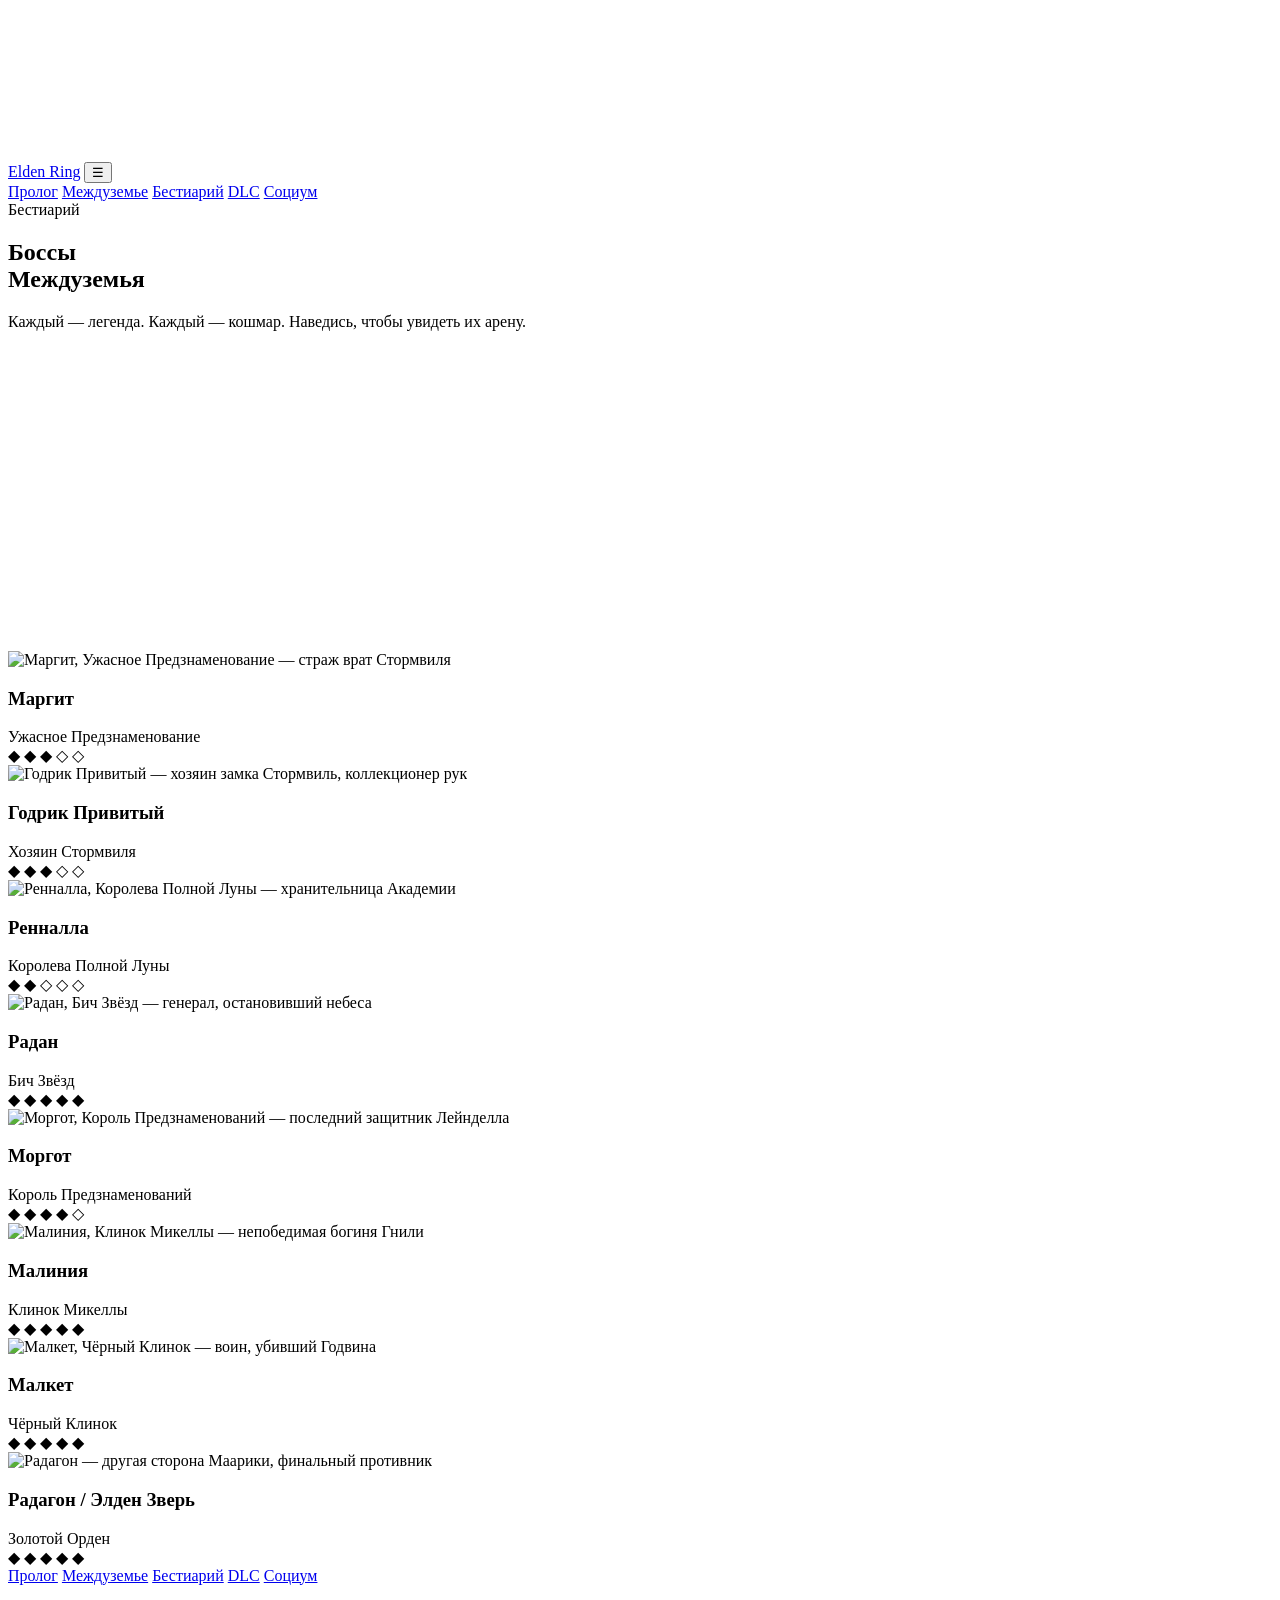
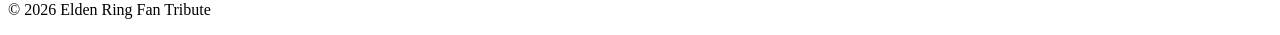
==== bosses.html @ 537276bb "Add files via upload" ====
<!DOCTYPE html>
<html lang="ru">
<head>
  <meta charset="UTF-8" />
  <meta name="viewport" content="width=device-width, initial-scale=1.0" />
  <title>Бестиарий — Боссы Elden Ring</title>
  <meta name="description" content="Галерея ключевых боссов Elden Ring: их история, механики и арены. От Маргита до Радагона." />
  <link rel="preconnect" href="https://fonts.googleapis.com" />
  <link rel="preconnect" href="https://fonts.gstatic.com" crossorigin />
  <link href="https://fonts.googleapis.com/css2?family=Cinzel+Decorative:wght@400;700;900&family=Cinzel:wght@400;700;900&family=Marcellus&family=JetBrains+Mono:wght@400;600&display=swap" rel="stylesheet" />
  <link rel="stylesheet" href="assets/css/main.css" />
</head>
<body>
  <div class="custom-cursor" id="cursor"></div>
  <div class="page-transition" id="pageTransition"></div>
  <canvas id="three-canvas"></canvas>
  <div class="boss-bg-overlay" id="bossBg"></div>

  <header class="site-header" id="siteHeader">
    <div class="container header-inner">
      <a class="brand" href="index.html">Elden Ring</a>
      <button class="nav-toggle" id="navToggle" aria-label="Меню">☰</button>
      <nav class="nav" id="mainNav">
        <a href="index.html">Пролог</a>
        <a href="world.html">Междуземье</a>
        <a class="active" href="bosses.html">Бестиарий</a>
        <a href="shadow.html">DLC</a>
        <a href="community.html">Социум</a>
      </nav>
    </div>
  </header>

  <main>
    <section class="hero section" style="min-height: 50vh;">
      <div class="hero-content" data-aos>
        <span class="section-label">Бестиарий</span>
        <h1>Боссы<br /><span class="gold-glow">Междуземья</span></h1>
        <p class="hero-subtitle">Каждый — легенда. Каждый — кошмар. Наведись, чтобы увидеть их арену.</p>
      </div>
    </section>

    <section class="section">
      <div class="container">
        <div class="boss-grid">
          <article class="boss-card glass-dark rune-border" data-aos
            data-boss-bg="https://images.unsplash.com/photo-1518709268805-4e9042af9f23?w=1920&q=60">
            <img class="boss-card-img" src="https://images.unsplash.com/photo-1635070041078-e363dbe005cb?w=600&q=70" alt="Маргит, Ужасное Предзнаменование — страж врат Стормвиля" loading="lazy" />
            <div class="boss-card-info">
              <h3>Маргит</h3>
              <span class="boss-title">Ужасное Предзнаменование</span>
              <div class="boss-difficulty">◆ ◆ ◆ ◇ ◇</div>
            </div>
          </article>

          <article class="boss-card glass-dark rune-border" data-aos
            data-boss-bg="https://images.unsplash.com/photo-1509023464722-18d996393ca8?w=1920&q=60">
            <img class="boss-card-img" src="https://images.unsplash.com/photo-1551269901-5c5e14c25df7?w=600&q=70" alt="Годрик Привитый — хозяин замка Стормвиль, коллекционер рук" loading="lazy" />
            <div class="boss-card-info">
              <h3>Годрик Привитый</h3>
              <span class="boss-title">Хозяин Стормвиля</span>
              <div class="boss-difficulty">◆ ◆ ◆ ◇ ◇</div>
            </div>
          </article>

          <article class="boss-card glass-dark rune-border" data-aos
            data-boss-bg="https://images.unsplash.com/photo-1507400492013-162706c8c05e?w=1920&q=60">
            <img class="boss-card-img" src="https://images.unsplash.com/photo-1534447677768-be436bb09401?w=600&q=70" alt="Ренналла, Королева Полной Луны — хранительница Академии" loading="lazy" />
            <div class="boss-card-info">
              <h3>Ренналла</h3>
              <span class="boss-title">Королева Полной Луны</span>
              <div class="boss-difficulty">◆ ◆ ◇ ◇ ◇</div>
            </div>
          </article>

          <article class="boss-card glass-dark rune-border" data-aos
            data-boss-bg="https://images.unsplash.com/photo-1504608524841-42fe6f032b4b?w=1920&q=60">
            <img class="boss-card-img" src="https://images.unsplash.com/photo-1451187580459-43490279c0fa?w=600&q=70" alt="Радан, Бич Звёзд — генерал, остановивший небеса" loading="lazy" />
            <div class="boss-card-info">
              <h3>Радан</h3>
              <span class="boss-title">Бич Звёзд</span>
              <div class="boss-difficulty">◆ ◆ ◆ ◆ ◆</div>
            </div>
          </article>

          <article class="boss-card glass-dark rune-border" data-aos
            data-boss-bg="https://images.unsplash.com/photo-1533628635777-112b2239b1c7?w=1920&q=60">
            <img class="boss-card-img" src="https://images.unsplash.com/photo-1518837695005-2083093ee35b?w=600&q=70" alt="Моргот, Король Предзнаменований — последний защитник Лейнделла" loading="lazy" />
            <div class="boss-card-info">
              <h3>Моргот</h3>
              <span class="boss-title">Король Предзнаменований</span>
              <div class="boss-difficulty">◆ ◆ ◆ ◆ ◇</div>
            </div>
          </article>

          <article class="boss-card glass-dark rune-border" data-aos
            data-boss-bg="https://images.unsplash.com/photo-1462331940025-496dfbfc7564?w=1920&q=60">
            <img class="boss-card-img" src="https://images.unsplash.com/photo-1446776811953-b23d57bd21aa?w=600&q=70" alt="Малиния, Клинок Микеллы — непобедимая богиня Гнили" loading="lazy" />
            <div class="boss-card-info">
              <h3>Малиния</h3>
              <span class="boss-title">Клинок Микеллы</span>
              <div class="boss-difficulty">◆ ◆ ◆ ◆ ◆</div>
            </div>
          </article>

          <article class="boss-card glass-dark rune-border" data-aos
            data-boss-bg="https://images.unsplash.com/photo-1454789548928-9efd52dc4031?w=1920&q=60">
            <img class="boss-card-img" src="https://images.unsplash.com/photo-1464802686167-b939a6910659?w=600&q=70" alt="Малкет, Чёрный Клинок — воин, убивший Годвина" loading="lazy" />
            <div class="boss-card-info">
              <h3>Малкет</h3>
              <span class="boss-title">Чёрный Клинок</span>
              <div class="boss-difficulty">◆ ◆ ◆ ◆ ◆</div>
            </div>
          </article>

          <article class="boss-card glass-dark rune-border" data-aos
            data-boss-bg="https://images.unsplash.com/photo-1419242902214-272b3f66ee7a?w=1920&q=60">
            <img class="boss-card-img" src="https://images.unsplash.com/photo-1502134249126-9f3755a50d78?w=600&q=70" alt="Радагон — другая сторона Маарики, финальный противник" loading="lazy" />
            <div class="boss-card-info">
              <h3>Радагон / Элден Зверь</h3>
              <span class="boss-title">Золотой Орден</span>
              <div class="boss-difficulty">◆ ◆ ◆ ◆ ◆</div>
            </div>
          </article>
        </div>
      </div>
    </section>
  </main>

  <footer class="site-footer">
    <div class="container" style="position:relative;z-index:1;">
      <nav class="footer-links">
        <a href="index.html">Пролог</a>
        <a href="world.html">Междуземье</a>
        <a href="bosses.html">Бестиарий</a>
        <a href="shadow.html">DLC</a>
        <a href="community.html">Социум</a>
      </nav>
      <p class="footer-copy">© 2026 Elden Ring Fan Tribute</p>
    </div>
  </footer>

  <script src="https://cdnjs.cloudflare.com/ajax/libs/three.js/r128/three.min.js" defer></script>
  <script src="https://cdn.jsdelivr.net/npm/gsap@3.12.5/dist/gsap.min.js" defer></script>
  <script src="https://cdn.jsdelivr.net/npm/gsap@3.12.5/dist/ScrollTrigger.min.js" defer></script>
  <script src="https://cdn.jsdelivr.net/npm/lenis@1.1.18/dist/lenis.min.js" defer></script>
  <script src="assets/js/three-scene.js" defer></script>
  <script src="assets/js/main.js" defer></script>
  <script src="assets/js/bosses.js" defer></script>
</body>
</html>
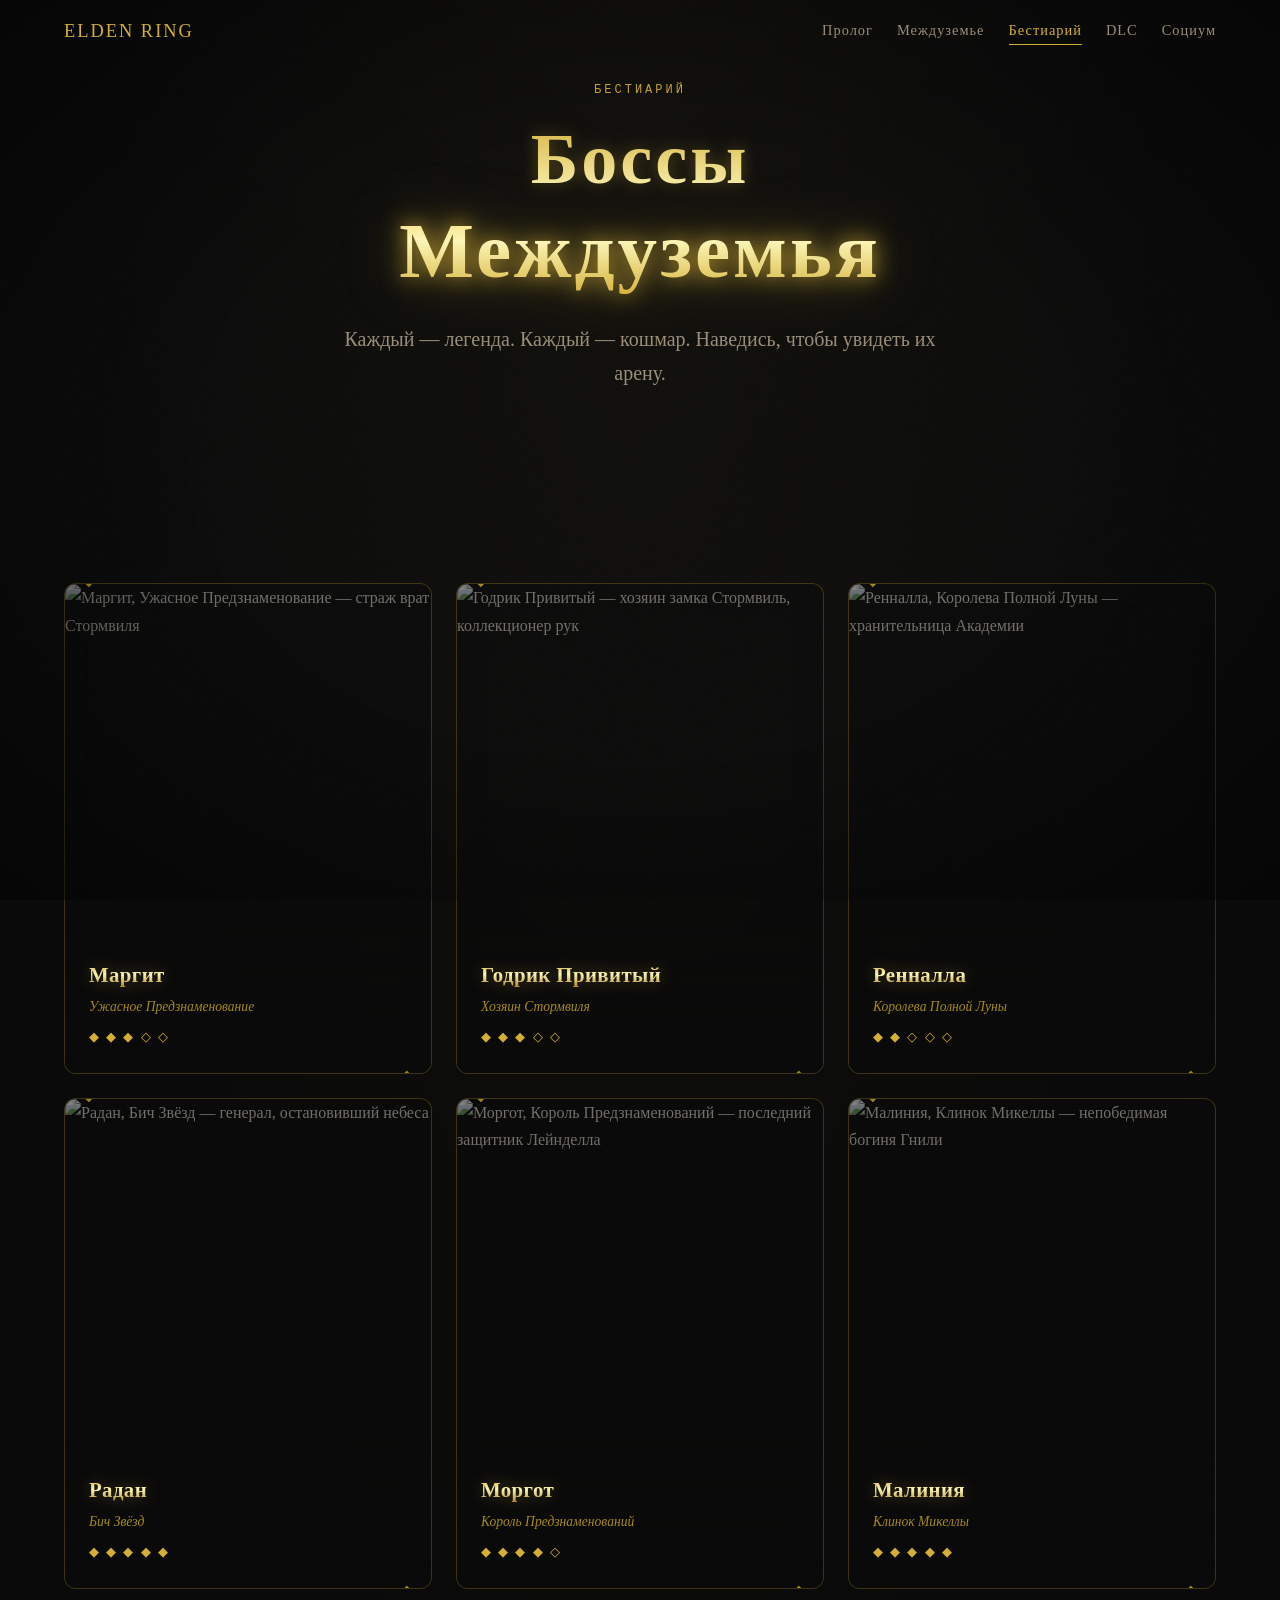
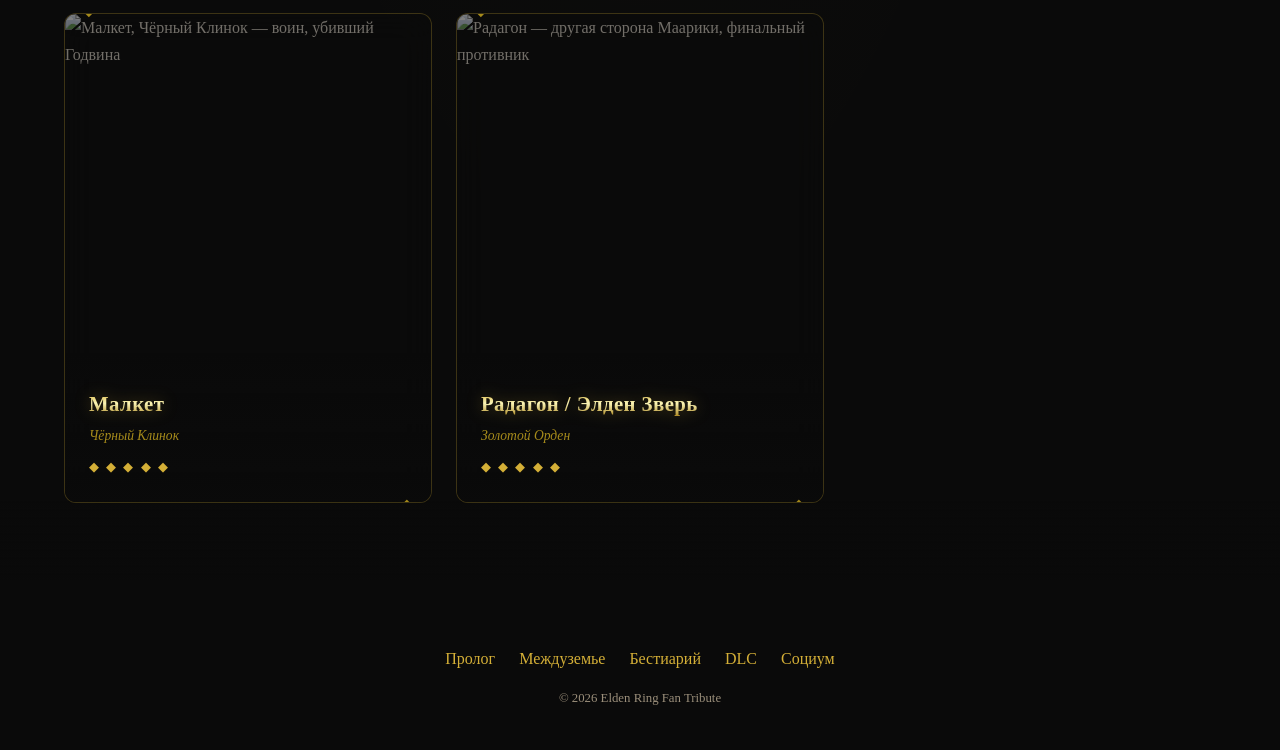
==== commit 0f4fbe0d: "portfolio polish: README, prefers-reduced-motion, a11y nav - Add comprehensive README.md with live d" ====
--- a/bosses.html
+++ b/bosses.html
@@ -19,7 +19,7 @@
   <header class="site-header" id="siteHeader">
     <div class="container header-inner">
       <a class="brand" href="index.html">Elden Ring</a>
-      <button class="nav-toggle" id="navToggle" aria-label="Меню">☰</button>
+      <button class="nav-toggle" id="navToggle" aria-label="Меню" aria-controls="mainNav" aria-expanded="false">☰</button>
       <nav class="nav" id="mainNav">
         <a href="index.html">Пролог</a>
         <a href="world.html">Междуземье</a>
--- a/assets/css/main.css
+++ b/assets/css/main.css
@@ -0,0 +1,944 @@
+
+/* ═══════════════════════════════════════════════
+   ELDEN RING — DARK FANTASY DESIGN SYSTEM
+   ═══════════════════════════════════════════════ */
+
+/* ── Tokens ── */
+:root {
+  --bg-abyss: #0A0A0A;
+  --bg-deep: #0E0C08;
+  --bg-surface: #151210;
+  --bg-card: rgba(20, 18, 14, 0.85);
+  --gold: #D4AF37;
+  --gold-dim: #A68B1B;
+  --gold-bright: #F5D060;
+  --gold-pale: rgba(212, 175, 55, 0.12);
+  --blood: #8B0000;
+  --blood-dim: #5C0000;
+  --parchment: #2A2318;
+  --text: #E8DCC8;
+  --text-dim: #9A8E7A;
+  --text-bright: #FFF8E7;
+  --border-gold: rgba(212, 175, 55, 0.25);
+  --border-faint: rgba(255, 255, 255, 0.06);
+  --radius-lg: 20px;
+  --radius-md: 12px;
+  --radius-sm: 6px;
+  --space-xs: 8px;
+  --space-sm: 16px;
+  --space-md: 24px;
+  --space-lg: 40px;
+  --space-xl: 64px;
+  --space-2xl: 100px;
+  --z-bg: -1;
+  --z-content: 1;
+  --z-overlay-noise: 1;
+  --z-overlay-vignette: 2;
+  --z-header: 9995;
+  --z-modal: 9996;
+  --z-page-transition: 9998;
+  --z-cursor: 9999;
+  --glow-gold: 0 0 20px rgba(212, 175, 55, 0.3), 0 0 60px rgba(212, 175, 55, 0.1);
+  --glow-blood: 0 0 20px rgba(139, 0, 0, 0.4), 0 0 40px rgba(139, 0, 0, 0.15);
+  --transition-fast: 0.2s cubic-bezier(0.4, 0, 0.2, 1);
+  --transition-base: 0.4s cubic-bezier(0.4, 0, 0.2, 1);
+  --transition-slow: 0.7s cubic-bezier(0.25, 0.46, 0.45, 0.94);
+  --font-display: "Cinzel Decorative", "Cinzel", serif;
+  --font-body: "Marcellus", Georgia, serif;
+  --font-mono: "JetBrains Mono", monospace;
+}
+
+/* ── Reset ── */
+*, *::before, *::after { box-sizing: border-box; margin: 0; padding: 0; }
+
+html {
+  font-size: 16px;
+  scroll-behavior: smooth;
+  scrollbar-width: thin;
+  scrollbar-color: var(--gold-dim) var(--bg-abyss);
+  overflow-x: hidden;
+}
+
+body {
+  font-family: var(--font-body);
+  color: var(--text);
+  background: var(--bg-abyss);
+  background-image: radial-gradient(ellipse at 50% 0%, rgba(212, 175, 55, 0.03) 0%, transparent 60%);
+  line-height: 1.7;
+  overflow-x: hidden;
+  -webkit-font-smoothing: antialiased;
+  -moz-osx-font-smoothing: grayscale;
+}
+
+/* Hide native cursor only once the custom cursor is armed by JS */
+body.cursor-ready { cursor: none; }
+
+/* Vignette overlay — cinematic depth (sits under header so it doesn't darken nav) */
+body::after {
+  content: "";
+  position: fixed;
+  inset: 0;
+  pointer-events: none;
+  z-index: var(--z-overlay-vignette);
+  background: radial-gradient(ellipse at center, transparent 50%, rgba(0, 0, 0, 0.5) 100%);
+}
+
+/* Film grain noise — atmosphere */
+body::before {
+  content: "";
+  position: fixed;
+  inset: 0;
+  pointer-events: none;
+  z-index: var(--z-overlay-noise);
+  opacity: 0.035;
+  background-image: url("data:image/svg+xml,%3Csvg viewBox='0 0 256 256' xmlns='http://www.w3.org/2000/svg'%3E%3Cfilter id='n'%3E%3CfeTurbulence type='fractalNoise' baseFrequency='0.9' numOctaves='4' stitchTiles='stitch'/%3E%3C/filter%3E%3Crect width='100%25' height='100%25' filter='url(%23n)'/%3E%3C/svg%3E");
+  background-repeat: repeat;
+  background-size: 256px 256px;
+}
+
+@media (pointer: coarse) {
+  body.cursor-ready { cursor: auto; }
+}
+
+::-webkit-scrollbar { width: 6px; }
+::-webkit-scrollbar-track { background: var(--bg-abyss); }
+::-webkit-scrollbar-thumb {
+  background: var(--gold-dim);
+  border-radius: 3px;
+}
+
+img { max-width: 100%; height: auto; display: block; }
+a { color: var(--gold); text-decoration: none; transition: color var(--transition-fast); }
+a:hover { color: var(--gold-bright); }
+
+/* ── Typography — Fluid Golden Headings ── */
+h1, h2, h3, h4, h5, h6 {
+  font-family: var(--font-display);
+  line-height: 1.2;
+  letter-spacing: 0.04em;
+  font-weight: 700;
+  text-wrap: balance;
+  /* Golden gradient text */
+  background: linear-gradient(to bottom, #D4AF37 0%, #FBF5B7 45%, #AA841B 100%);
+  -webkit-background-clip: text;
+  background-clip: text;
+  -webkit-text-fill-color: transparent;
+  filter: drop-shadow(0 0 8px rgba(212, 175, 55, 0.35));
+}
+
+h1 { font-size: clamp(1.8rem, 5vw + 0.5rem, 4.5rem); }
+h2 { font-size: clamp(1.5rem, 3vw + 0.5rem, 2.8rem); }
+h3 { font-size: clamp(1.1rem, 2vw + 0.3rem, 1.6rem); letter-spacing: 0.02em; }
+
+.section-label {
+  font-family: var(--font-mono);
+  font-size: 0.75rem;
+  letter-spacing: 3px;
+  text-transform: uppercase;
+  color: var(--gold);
+  margin-bottom: var(--space-sm);
+  display: block;
+}
+
+/* ── Layout ── */
+.container {
+  width: min(1200px, 90%);
+  margin: 0 auto;
+}
+
+.section {
+  padding: clamp(40px, 6vw, 80px) 0;
+  position: relative;
+}
+
+/* ── Three.js Canvas ── */
+#three-canvas {
+  position: fixed;
+  inset: 0;
+  z-index: var(--z-bg);
+  pointer-events: none;
+}
+
+/* ── Custom Cursor (positioned via GSAP quickSetter) ── */
+.custom-cursor {
+  position: fixed;
+  top: 0;
+  left: 0;
+  width: 24px;
+  height: 24px;
+  border: 2px solid var(--gold);
+  border-radius: 50%;
+  pointer-events: none;
+  z-index: var(--z-cursor);
+  will-change: transform;
+  opacity: 0;
+  transition: width 0.3s ease, height 0.3s ease, border-color 0.3s ease, background 0.3s ease, box-shadow 0.3s ease;
+}
+
+body.cursor-ready .custom-cursor { opacity: 1; }
+
+.custom-cursor.is-hover {
+  width: 48px;
+  height: 48px;
+  background: rgba(212, 175, 55, 0.12);
+  border-color: var(--gold-bright);
+  box-shadow: var(--glow-gold);
+}
+
+@media (pointer: coarse) {
+  .custom-cursor { display: none !important; }
+}
+
+/* ── Holographic Glassmorphism ── */
+.glass-dark {
+  background: rgba(10, 10, 10, 0.6);
+  border: 1px solid rgba(212, 175, 55, 0.2);
+  border-radius: var(--radius-lg);
+  backdrop-filter: blur(16px) saturate(1.2);
+  -webkit-backdrop-filter: blur(16px) saturate(1.2);
+  transition: box-shadow var(--transition-base), transform var(--transition-base), border-color var(--transition-base);
+}
+
+.glass-dark:hover {
+  box-shadow: var(--glow-gold);
+  border-color: rgba(212, 175, 55, 0.4);
+  transform: translateY(-2px);
+}
+
+/* ── Rune Border ── */
+.rune-border {
+  position: relative;
+  border: 1px solid var(--border-gold);
+  border-radius: var(--radius-md);
+}
+
+.rune-border::before,
+.rune-border::after {
+  content: "◆";
+  position: absolute;
+  color: var(--gold-dim);
+  font-size: 10px;
+  line-height: 1;
+}
+
+.rune-border::before { top: -6px; left: 20px; }
+.rune-border::after { bottom: -6px; right: 20px; }
+
+/* ── Gold Glow Text (enhanced for gradient headings) ── */
+.gold-glow {
+  background: linear-gradient(to bottom, #F5D060 0%, #FBF5B7 40%, #D4AF37 100%) !important;
+  -webkit-background-clip: text !important;
+  background-clip: text !important;
+  -webkit-text-fill-color: transparent !important;
+  filter: drop-shadow(0 0 12px rgba(212, 175, 55, 0.6)) drop-shadow(0 0 30px rgba(212, 175, 55, 0.25)) !important;
+}
+
+/* Reset gradient for ALL non-heading text (gradient = headings only) */
+p, a, span, li, td, th, label, figcaption, blockquote, input, button, textarea,
+.section-label, .nav a, .brand {
+  -webkit-text-fill-color: initial;
+  background-clip: initial;
+  -webkit-background-clip: initial;
+  filter: none;
+}
+
+/* Re-apply gradient for .gold-glow spans inside headings */
+h1 .gold-glow, h2 .gold-glow, h3 .gold-glow {
+  background: linear-gradient(to bottom, #F5D060 0%, #FBF5B7 40%, #D4AF37 100%) !important;
+  -webkit-background-clip: text !important;
+  background-clip: text !important;
+  -webkit-text-fill-color: transparent !important;
+  filter: drop-shadow(0 0 12px rgba(212, 175, 55, 0.6)) drop-shadow(0 0 30px rgba(212, 175, 55, 0.25)) !important;
+}
+
+/* ── Blood Divider ── */
+.blood-divider {
+  height: 2px;
+  border: none;
+  background: linear-gradient(90deg, transparent, var(--blood), var(--gold-dim), var(--blood), transparent);
+  margin: var(--space-md) 0 var(--space-lg);
+  opacity: 0.6;
+}
+
+/* ── Header ── */
+.site-header {
+  position: fixed;
+  top: 0;
+  left: 0;
+  right: 0;
+  z-index: var(--z-header);
+  padding: var(--space-sm) 0;
+  transition: background var(--transition-base), backdrop-filter var(--transition-base);
+}
+
+.site-header.is-scrolled {
+  background: rgba(10, 10, 10, 0.85);
+  backdrop-filter: blur(16px);
+  -webkit-backdrop-filter: blur(16px);
+  border-bottom: 1px solid var(--border-gold);
+}
+
+.header-inner {
+  display: flex;
+  align-items: center;
+  justify-content: space-between;
+  gap: var(--space-md);
+}
+
+.brand {
+  font-family: var(--font-display);
+  font-size: clamp(0.9rem, 1.8vw, 1.15rem);
+  color: var(--gold);
+  letter-spacing: 2px;
+  text-transform: uppercase;
+}
+
+.nav { display: flex; gap: var(--space-md); align-items: center; }
+
+.nav a {
+  font-family: var(--font-body);
+  font-size: 0.9rem;
+  color: var(--text-dim);
+  letter-spacing: 1px;
+  position: relative;
+  padding-bottom: 2px;
+}
+
+.nav a::after {
+  content: "";
+  position: absolute;
+  bottom: 0;
+  left: 0;
+  width: 0;
+  height: 1px;
+  background: var(--gold);
+  transition: width var(--transition-base);
+}
+
+.nav a:hover, .nav a.active { color: var(--gold); }
+.nav a:hover::after, .nav a.active::after { width: 100%; }
+
+/* ── Mobile Nav Toggle ── */
+.nav-toggle {
+  display: none;
+  background: none;
+  border: 1px solid var(--border-gold);
+  border-radius: var(--radius-sm);
+  padding: 8px 12px;
+  color: var(--gold);
+  font-size: 1.2rem;
+  cursor: pointer;
+}
+
+/* ── Hero ── */
+.hero {
+  min-height: 100vh;
+  display: flex;
+  align-items: center;
+  justify-content: center;
+  text-align: center;
+  position: relative;
+  overflow: hidden;
+  padding-top: 80px;
+}
+
+.hero-content {
+  position: relative;
+  z-index: 2;
+  max-width: 800px;
+  padding: 0 var(--space-sm);
+}
+
+.hero h1 {
+  margin-bottom: var(--space-md);
+  letter-spacing: 3px;
+}
+
+.hero h1 .gold-glow {
+  display: block;
+  font-size: 1.1em;
+}
+
+.hero-subtitle {
+  font-size: clamp(1rem, 1.8vw, 1.25rem);
+  color: var(--text-dim);
+  margin-bottom: var(--space-lg);
+  max-width: 600px;
+  margin-left: auto;
+  margin-right: auto;
+}
+
+.hero-cta {
+  display: inline-flex;
+  align-items: center;
+  gap: 10px;
+  padding: 14px 32px;
+  font-family: var(--font-display);
+  font-size: 0.95rem;
+  letter-spacing: 2px;
+  text-transform: uppercase;
+  color: var(--bg-abyss);
+  background: linear-gradient(135deg, var(--gold), var(--gold-bright));
+  border: none;
+  border-radius: 999px;
+  cursor: pointer;
+  transition: transform var(--transition-fast), box-shadow var(--transition-fast);
+}
+
+.hero-cta:hover {
+  transform: translateY(-2px) scale(1.03);
+  box-shadow: var(--glow-gold);
+  color: var(--bg-abyss);
+}
+
+.hero-scroll-hint {
+  position: absolute;
+  bottom: 30px;
+  left: 50%;
+  transform: translateX(-50%);
+  color: var(--gold-dim);
+  font-size: 0.75rem;
+  letter-spacing: 2px;
+  text-transform: uppercase;
+  animation: float 2.5s ease-in-out infinite;
+}
+
+@keyframes float {
+  0%, 100% { transform: translateX(-50%) translateY(0); }
+  50% { transform: translateX(-50%) translateY(-8px); }
+}
+
+/* ── Cards Grid ── */
+.cards-grid {
+  display: grid;
+  grid-template-columns: repeat(3, 1fr);
+  gap: var(--space-md);
+}
+
+.card {
+  padding: var(--space-lg);
+  transition: transform var(--transition-base), box-shadow var(--transition-base);
+}
+
+.card:hover {
+  transform: translateY(-4px);
+  box-shadow: var(--glow-gold);
+}
+
+.card h3 {
+  margin-bottom: var(--space-sm);
+  color: var(--gold);
+}
+
+.card p {
+  color: var(--text-dim);
+  font-size: 0.95rem;
+}
+
+.card-icon {
+  font-size: 2rem;
+  margin-bottom: var(--space-sm);
+}
+
+/* ── Timeline ── */
+.timeline {
+  position: relative;
+  padding-left: 40px;
+}
+
+.timeline::before {
+  content: "";
+  position: absolute;
+  top: 0;
+  bottom: 0;
+  left: 14px;
+  width: 2px;
+  background: linear-gradient(180deg, var(--gold), var(--blood), var(--gold-dim));
+}
+
+.timeline-item {
+  position: relative;
+  margin-bottom: var(--space-lg);
+  padding: var(--space-md);
+}
+
+.timeline-item::before {
+  content: "";
+  position: absolute;
+  left: -33px;
+  top: var(--space-md);
+  width: 12px;
+  height: 12px;
+  border-radius: 50%;
+  background: var(--gold);
+  box-shadow: 0 0 0 4px rgba(212, 175, 55, 0.2), 0 0 20px rgba(212, 175, 55, 0.5);
+  animation: timeline-pulse 2.5s ease-in-out infinite;
+}
+
+@keyframes timeline-pulse {
+  0%, 100% {
+    box-shadow: 0 0 0 4px rgba(212, 175, 55, 0.2), 0 0 20px rgba(212, 175, 55, 0.5);
+  }
+  50% {
+    box-shadow: 0 0 0 8px rgba(212, 175, 55, 0.3), 0 0 40px rgba(212, 175, 55, 0.7);
+  }
+}
+
+.timeline-year {
+  font-family: var(--font-mono);
+  font-size: 0.8rem;
+  color: var(--gold);
+  letter-spacing: 2px;
+  margin-bottom: var(--space-xs);
+}
+
+/* ── Boss Gallery ── */
+.boss-grid {
+  display: grid;
+  grid-template-columns: repeat(auto-fill, minmax(280px, 1fr));
+  gap: var(--space-md);
+}
+
+.boss-card {
+  position: relative;
+  overflow: hidden;
+  padding: 0;
+  cursor: pointer;
+  aspect-ratio: 3/4;
+}
+
+.boss-card-img {
+  width: 100%;
+  height: 100%;
+  object-fit: cover;
+  transition: transform var(--transition-slow), filter var(--transition-slow);
+  filter: brightness(0.5) saturate(0.6);
+}
+
+.boss-card:hover .boss-card-img {
+  transform: scale(1.08);
+  filter: brightness(0.7) saturate(1);
+}
+
+.boss-card-info {
+  position: absolute;
+  bottom: 0;
+  left: 0;
+  right: 0;
+  padding: var(--space-lg) var(--space-md) var(--space-md);
+  background: linear-gradient(transparent, rgba(10, 10, 10, 0.95));
+}
+
+.boss-card-info h3 { font-size: 1.3rem; margin-bottom: 4px; }
+
+.boss-title {
+  font-family: var(--font-body);
+  color: var(--gold-dim);
+  font-size: 0.85rem;
+  font-style: italic;
+}
+
+.boss-difficulty {
+  margin-top: var(--space-xs);
+  color: var(--gold);
+  letter-spacing: 2px;
+  font-size: 0.8rem;
+}
+
+/* ── Map ── */
+.map-container {
+  position: relative;
+  max-width: 900px;
+  margin: 0 auto;
+}
+
+.map-container svg {
+  width: 100%;
+  height: auto;
+}
+
+.map-region {
+  fill: rgba(212, 175, 55, 0.08);
+  stroke: var(--gold-dim);
+  stroke-width: 1;
+  cursor: pointer;
+  transition: fill var(--transition-fast), stroke var(--transition-fast);
+}
+
+.map-region:hover {
+  fill: rgba(212, 175, 55, 0.2);
+  stroke: var(--gold);
+  filter: drop-shadow(0 0 8px rgba(212, 175, 55, 0.4));
+}
+
+.map-label {
+  font-family: var(--font-display);
+  fill: var(--text-dim);
+  font-size: 11px;
+  pointer-events: none;
+  text-anchor: middle;
+}
+
+/* ── Modal ── */
+.modal-overlay {
+  position: fixed;
+  inset: 0;
+  z-index: var(--z-modal);
+  background: rgba(0, 0, 0, 0.85);
+  display: flex;
+  align-items: center;
+  justify-content: center;
+  opacity: 0;
+  visibility: hidden;
+  transition: opacity var(--transition-base), visibility var(--transition-base);
+  padding: var(--space-md);
+}
+
+.modal-overlay.is-open {
+  opacity: 1;
+  visibility: visible;
+}
+
+.modal {
+  max-width: 640px;
+  width: 100%;
+  padding: var(--space-lg);
+  max-height: 85vh;
+  overflow-y: auto;
+  position: relative;
+  transform: translateY(20px);
+  transition: transform var(--transition-base);
+}
+
+.modal-overlay.is-open .modal {
+  transform: translateY(0);
+}
+
+.modal-close {
+  position: absolute;
+  top: var(--space-sm);
+  right: var(--space-sm);
+  background: none;
+  border: 1px solid var(--border-gold);
+  color: var(--gold);
+  width: 36px;
+  height: 36px;
+  border-radius: 50%;
+  cursor: pointer;
+  font-size: 1.1rem;
+  display: grid;
+  place-items: center;
+  transition: background var(--transition-fast);
+}
+
+.modal-close:hover {
+  background: rgba(212, 175, 55, 0.15);
+}
+
+/* ── Splide Overrides ── */
+.splide__pagination__page {
+  background: var(--gold-dim) !important;
+  opacity: 0.4;
+}
+
+.splide__pagination__page.is-active {
+  background: var(--gold) !important;
+  opacity: 1;
+  transform: scale(1.3);
+}
+
+/* ── Review Card ── */
+.review-card {
+  padding: var(--space-lg);
+}
+
+.review-text {
+  font-style: italic;
+  color: var(--text);
+  margin-bottom: var(--space-sm);
+  font-size: 1.05rem;
+  line-height: 1.8;
+}
+
+.review-author {
+  color: var(--gold);
+  font-family: var(--font-display);
+  font-size: 0.85rem;
+}
+
+/* ── Stats Row ── */
+.stats-row {
+  display: grid;
+  grid-template-columns: repeat(4, 1fr);
+  gap: var(--space-md);
+  text-align: center;
+}
+
+.stat-item h3 {
+  font-size: clamp(2rem, 4vw, 3.5rem);
+  color: var(--gold);
+  margin-bottom: 4px;
+}
+
+.stat-item p {
+  color: var(--text-dim);
+  font-size: 0.85rem;
+}
+
+/* ── Bento Grid ── */
+.bento-grid {
+  display: grid;
+  grid-template-columns: repeat(3, 1fr);
+  grid-auto-rows: 220px;
+  gap: var(--space-sm);
+}
+
+.bento-item {
+  overflow: hidden;
+  border-radius: var(--radius-lg);
+  border: 1px solid var(--border-gold);
+  position: relative;
+}
+
+.bento-item img {
+  width: 100%;
+  height: 100%;
+  object-fit: cover;
+  transition: transform var(--transition-slow);
+}
+
+.bento-item:hover img { transform: scale(1.06); }
+
+.bento-wide { grid-column: span 2; }
+.bento-tall { grid-row: span 2; }
+
+/* ── Footer ── */
+.site-footer {
+  position: relative;
+  padding: var(--space-xl) 0 var(--space-lg);
+  border-top: 1px solid var(--border-gold);
+  text-align: center;
+}
+
+.site-footer::before {
+  content: "";
+  position: absolute;
+  top: -80px;
+  left: 0;
+  right: 0;
+  height: 80px;
+  background: linear-gradient(to bottom, transparent, var(--bg-abyss));
+  pointer-events: none;
+}
+
+#erdtree-canvas {
+  position: absolute;
+  top: 0;
+  left: 0;
+  width: 100%;
+  height: 400px;
+  pointer-events: none;
+  opacity: 0.6;
+}
+
+.footer-subscribe {
+  max-width: 420px;
+  margin: 0 auto var(--space-lg);
+}
+
+.footer-subscribe h3 {
+  margin-bottom: var(--space-sm);
+  font-size: 1.3rem;
+}
+
+.subscribe-form {
+  display: flex;
+  gap: var(--space-xs);
+}
+
+.subscribe-form input {
+  flex: 1;
+  padding: 12px 16px;
+  background: var(--bg-surface);
+  border: 1px solid var(--border-gold);
+  border-radius: 999px;
+  color: var(--text);
+  font-family: var(--font-body);
+  font-size: 0.9rem;
+  outline: none;
+  transition: border-color var(--transition-fast);
+}
+
+.subscribe-form input:focus {
+  border-color: var(--gold);
+}
+
+.subscribe-form button {
+  padding: 12px 24px;
+  background: var(--gold);
+  color: var(--bg-abyss);
+  border: none;
+  border-radius: 999px;
+  font-family: var(--font-display);
+  font-size: 0.8rem;
+  letter-spacing: 1px;
+  cursor: pointer;
+  transition: transform var(--transition-fast), box-shadow var(--transition-fast);
+}
+
+.subscribe-form button:hover {
+  transform: scale(1.05);
+  box-shadow: var(--glow-gold);
+}
+
+.footer-links {
+  display: flex;
+  justify-content: center;
+  gap: var(--space-md);
+  margin-bottom: var(--space-sm);
+}
+
+.footer-copy {
+  color: var(--text-dim);
+  font-size: 0.8rem;
+}
+
+/* ── Page Transitions ── */
+.page-transition {
+  position: fixed;
+  inset: 0;
+  z-index: var(--z-page-transition);
+  background: var(--bg-abyss);
+  transform: scaleY(0);
+  transform-origin: bottom;
+  pointer-events: none;
+}
+
+.page-transition.is-entering {
+  animation: page-wipe-in 0.5s ease forwards;
+}
+
+@keyframes page-wipe-in {
+  0% { transform: scaleY(0); transform-origin: bottom; }
+  100% { transform: scaleY(1); transform-origin: bottom; }
+}
+
+/* ── Reveal Animations ── 
+   Handled entirely by GSAP — no CSS pre-hiding. */
+
+/* ── Background Boss Arena (opacity via GSAP) ── */
+.boss-bg-overlay {
+  position: fixed;
+  inset: 0;
+  z-index: 0;
+  background-size: cover;
+  background-position: center;
+  opacity: 0;
+  pointer-events: none;
+  will-change: opacity;
+}
+
+/* Fallback if GSAP unavailable */
+.boss-bg-overlay.is-active { opacity: 0.15; }
+
+/* ── DLC Banner ── */
+.dlc-banner {
+  text-align: center;
+  padding: var(--space-xl) 0;
+  position: relative;
+  overflow: hidden;
+}
+
+.dlc-banner::before {
+  content: "";
+  position: absolute;
+  inset: 0;
+  background: radial-gradient(ellipse at center, rgba(212, 175, 55, 0.08), transparent 70%);
+  pointer-events: none;
+}
+
+.dlc-countdown {
+  display: flex;
+  justify-content: center;
+  gap: var(--space-md);
+  margin: var(--space-lg) 0;
+}
+
+.countdown-unit {
+  text-align: center;
+}
+
+.countdown-unit .number {
+  font-family: var(--font-display);
+  font-size: clamp(2rem, 4vw, 3.5rem);
+  color: var(--gold);
+  display: block;
+}
+
+.countdown-unit .label {
+  font-size: 0.75rem;
+  color: var(--text-dim);
+  text-transform: uppercase;
+  letter-spacing: 2px;
+}
+
+/* ══════ RESPONSIVE ══════ */
+@media (max-width: 1024px) {
+  .cards-grid { grid-template-columns: repeat(2, 1fr); }
+  .stats-row { grid-template-columns: repeat(2, 1fr); }
+  .bento-grid { grid-template-columns: repeat(2, 1fr); grid-auto-rows: 180px; }
+}
+
+@media (max-width: 768px) {
+  .cards-grid { grid-template-columns: 1fr; }
+  .stats-row { grid-template-columns: repeat(2, 1fr); gap: var(--space-sm); }
+  .bento-grid { grid-template-columns: 1fr; grid-auto-rows: 200px; }
+  .bento-wide, .bento-tall { grid-column: span 1; grid-row: span 1; }
+
+  .nav { 
+    display: none;
+    position: absolute;
+    top: 100%;
+    left: 0;
+    right: 0;
+    flex-direction: column;
+    background: rgba(10, 10, 10, 0.95);
+    backdrop-filter: blur(16px);
+    padding: var(--space-md);
+    border-bottom: 1px solid var(--border-gold);
+  }
+
+  .nav.is-open { display: flex; }
+  .nav-toggle { display: block; }
+
+  .dlc-countdown { gap: var(--space-sm); }
+  .subscribe-form { flex-direction: column; }
+  .boss-grid { grid-template-columns: repeat(2, 1fr); }
+  .timeline { padding-left: 30px; }
+  .timeline::before { left: 10px; }
+  .timeline-item::before { left: -26px; }
+}
+
+@media (max-width: 480px) {
+  .boss-grid { grid-template-columns: 1fr; }
+  
+  /* Disable heavy overlays on small screens */
+  body::after { background: radial-gradient(ellipse at center, transparent 60%, rgba(0, 0, 0, 0.35) 100%); }
+  body::before { opacity: 0.02; }
+}
+
+/* ══════ REDUCED MOTION — respect OS/browser preference ══════ */
+@media (prefers-reduced-motion: reduce) {
+  html { scroll-behavior: auto; }
+  *, *::before, *::after {
+    animation-duration: 0.001ms !important;
+    animation-iteration-count: 1 !important;
+    transition-duration: 0.001ms !important;
+    scroll-behavior: auto !important;
+  }
+  .custom-cursor { display: none !important; }
+  body.cursor-ready { cursor: auto; }
+  body::before { display: none; }
+  body::after { background: radial-gradient(ellipse at center, transparent 70%, rgba(0, 0, 0, 0.3) 100%); }
+  #three-canvas { display: none; }
+}
